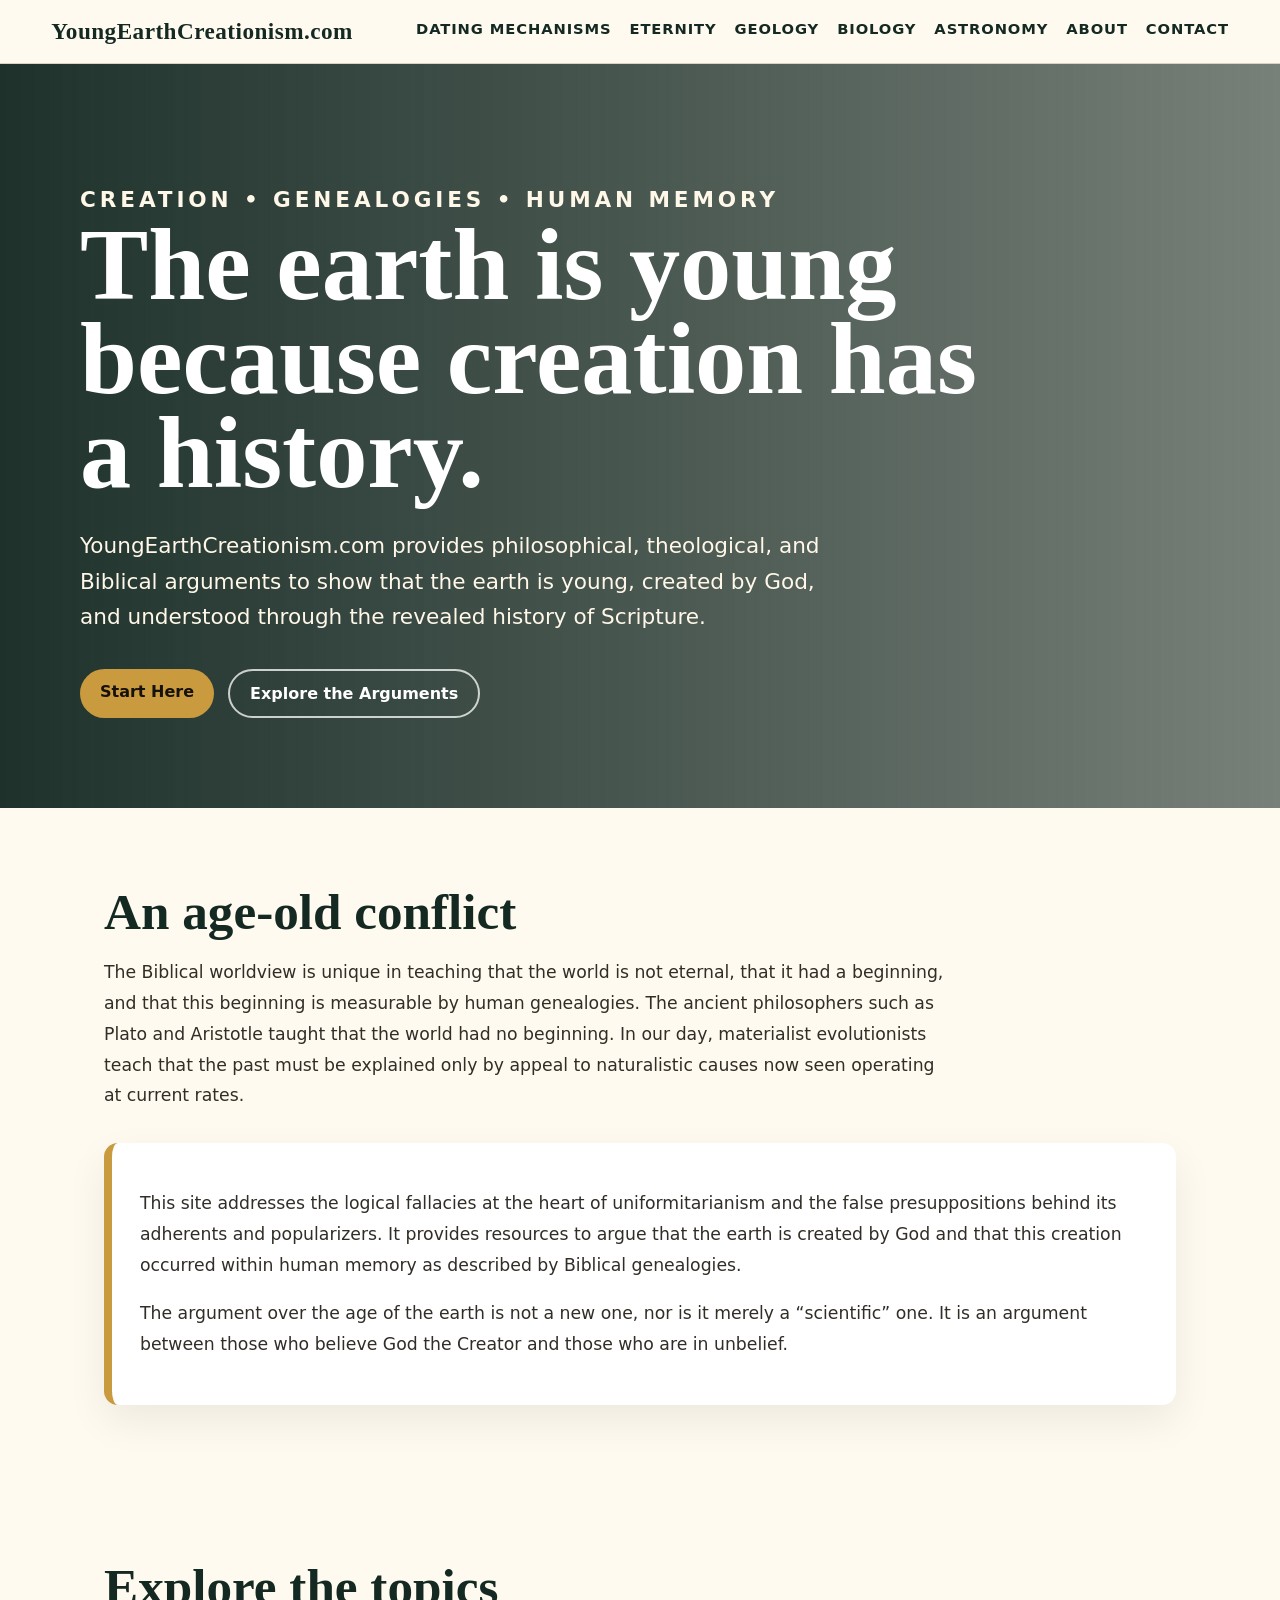
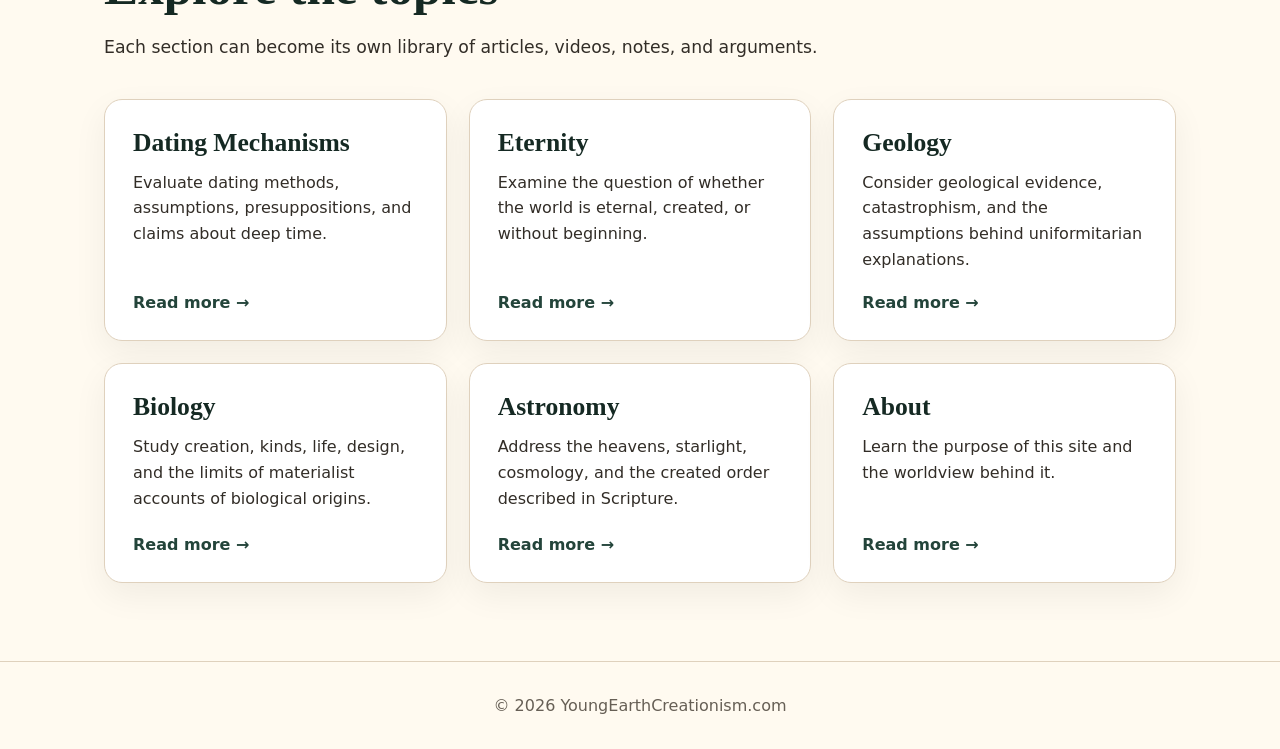
==== index.html @ 0c352b03 "Add files via upload" ====
<!doctype html>
<html lang="en">
<head>
  <meta charset="utf-8" />
  <meta name="viewport" content="width=device-width, initial-scale=1" />
  <title>Young Earth Creationism</title>
  <meta name="description" content="Philosophical, theological, and Biblical arguments that the earth is young and created by God." />
  <link rel="stylesheet" href="assets/styles.css" />
</head>
<body>
  <header class="site-header">
    <a class="brand" href="index.html">YoungEarthCreationism.com</a>
    <nav class="main-nav" aria-label="Main navigation">
      <a href="dating-mechanisms.html">Dating Mechanisms</a>
      <a href="eternity.html">Eternity</a>
      <a href="geology.html">Geology</a>
      <a href="biology.html">Biology</a>
      <a href="astronomy.html">Astronomy</a>
      <a href="about.html">About</a>
      <a href="contact.html">Contact</a>
    </nav>
  </header>

  <main>
    <section class="hero">
      <div class="hero-inner">
        <p class="eyebrow">Creation • Genealogies • Human Memory</p>
        <h1>The earth is young because creation has a history.</h1>
        <p>YoungEarthCreationism.com provides philosophical, theological, and Biblical arguments to show that the earth is young, created by God, and understood through the revealed history of Scripture.</p>
        <div class="hero-actions">
          <a class="button" href="about.html">Start Here</a>
          <a class="button secondary" href="dating-mechanisms.html">Explore the Arguments</a>
        </div>
      </div>
    </section>

    <section class="section">
      <h2>An age-old conflict</h2>
      <p class="lead">The Biblical worldview is unique in teaching that the world is not eternal, that it had a beginning, and that this beginning is measurable by human genealogies. The ancient philosophers such as Plato and Aristotle taught that the world had no beginning. In our day, materialist evolutionists teach that the past must be explained only by appeal to naturalistic causes now seen operating at current rates.</p>
      <div class="argument-box">
        <p>This site addresses the logical fallacies at the heart of uniformitarianism and the false presuppositions behind its adherents and popularizers. It provides resources to argue that the earth is created by God and that this creation occurred within human memory as described by Biblical genealogies.</p>
        <p>The argument over the age of the earth is not a new one, nor is it merely a “scientific” one. It is an argument between those who believe God the Creator and those who are in unbelief.</p>
      </div>
    </section>

    <section class="section">
      <h2>Explore the topics</h2>
      <p class="lead">Each section can become its own library of articles, videos, notes, and arguments.</p>
      <div class="cards">
        <a class="topic-card" href="dating-mechanisms.html">
          <div><h3>Dating Mechanisms</h3><p>Evaluate dating methods, assumptions, presuppositions, and claims about deep time.</p></div><span class="card-link">Read more →</span>
        </a>
        <a class="topic-card" href="eternity.html">
          <div><h3>Eternity</h3><p>Examine the question of whether the world is eternal, created, or without beginning.</p></div><span class="card-link">Read more →</span>
        </a>
        <a class="topic-card" href="geology.html">
          <div><h3>Geology</h3><p>Consider geological evidence, catastrophism, and the assumptions behind uniformitarian explanations.</p></div><span class="card-link">Read more →</span>
        </a>
        <a class="topic-card" href="biology.html">
          <div><h3>Biology</h3><p>Study creation, kinds, life, design, and the limits of materialist accounts of biological origins.</p></div><span class="card-link">Read more →</span>
        </a>
        <a class="topic-card" href="astronomy.html">
          <div><h3>Astronomy</h3><p>Address the heavens, starlight, cosmology, and the created order described in Scripture.</p></div><span class="card-link">Read more →</span>
        </a>
        <a class="topic-card" href="about.html">
          <div><h3>About</h3><p>Learn the purpose of this site and the worldview behind it.</p></div><span class="card-link">Read more →</span>
        </a>
      </div>
    </section>
  </main>

  <footer class="footer">© <span id="year"></span> YoungEarthCreationism.com</footer>
  <script>document.getElementById('year').textContent = new Date().getFullYear();</script>
</body>
</html>
---- assets/styles.css ----
:root {
  --ink: #171717;
  --paper: #fffaf0;
  --cream: #f4ead7;
  --muted: #665f55;
  --line: #dfd1bd;
  --forest: #23443a;
  --forest-dark: #152923;
  --gold: #c99a3e;
  --white: #ffffff;
}

* { box-sizing: border-box; }

html { scroll-behavior: smooth; }

body {
  margin: 0;
  font-family: Georgia, 'Times New Roman', serif;
  color: var(--ink);
  background: var(--paper);
}

a { color: inherit; }

.site-header {
  position: sticky;
  top: 0;
  z-index: 10;
  display: flex;
  align-items: center;
  justify-content: space-between;
  gap: 24px;
  padding: 18px clamp(18px, 4vw, 56px);
  background: rgba(255, 250, 240, .96);
  border-bottom: 1px solid var(--line);
  backdrop-filter: blur(10px);
}

.brand {
  font-weight: 800;
  font-size: clamp(1.05rem, 2vw, 1.45rem);
  text-decoration: none;
  letter-spacing: .02em;
  color: var(--forest-dark);
}

.main-nav {
  display: flex;
  align-items: center;
  gap: 18px;
  flex-wrap: wrap;
  font-family: system-ui, -apple-system, BlinkMacSystemFont, 'Segoe UI', sans-serif;
  font-size: .92rem;
  font-weight: 700;
  text-transform: uppercase;
  letter-spacing: .06em;
}

.main-nav a {
  text-decoration: none;
  color: var(--forest-dark);
  border-bottom: 2px solid transparent;
  padding-bottom: 4px;
}

.main-nav a:hover,
.main-nav a:focus-visible {
  border-color: var(--gold);
}

.hero {
  min-height: 78vh;
  display: grid;
  place-items: center;
  padding: 90px 24px;
  background:
    linear-gradient(90deg, rgba(21, 41, 35, .96), rgba(21, 41, 35, .78), rgba(21, 41, 35, .58)),
    url('https://images.unsplash.com/photo-1500530855697-b586d89ba3ee?auto=format&fit=crop&w=2400&q=85');
  background-size: cover;
  background-position: center;
  color: white;
}

.hero-inner {
  width: min(1120px, 100%);
}

.eyebrow {
  font-family: system-ui, -apple-system, BlinkMacSystemFont, 'Segoe UI', sans-serif;
  text-transform: uppercase;
  letter-spacing: .18em;
  font-weight: 800;
  color: var(--gold);
  margin: 0 0 14px;
}

.hero h1 {
  max-width: 900px;
  font-size: clamp(3rem, 8vw, 6.8rem);
  line-height: .92;
  margin: 0;
}

.hero p {
  max-width: 760px;
  font-family: system-ui, -apple-system, BlinkMacSystemFont, 'Segoe UI', sans-serif;
  font-size: clamp(1.08rem, 2vw, 1.35rem);
  line-height: 1.65;
  margin: 28px 0 0;
  color: #fff7e8;
}

.hero-actions {
  margin-top: 34px;
  display: flex;
  gap: 14px;
  flex-wrap: wrap;
}

.button {
  display: inline-block;
  padding: 13px 20px;
  border-radius: 999px;
  background: var(--gold);
  color: #16110a;
  text-decoration: none;
  font-family: system-ui, -apple-system, BlinkMacSystemFont, 'Segoe UI', sans-serif;
  font-weight: 800;
}

.button.secondary {
  background: transparent;
  color: white;
  border: 2px solid rgba(255,255,255,.75);
}

.section {
  max-width: 1120px;
  margin: 0 auto;
  padding: 78px 24px;
}

.section h2,
.page-title {
  font-size: clamp(2.1rem, 4vw, 4.2rem);
  line-height: 1;
  margin: 0 0 20px;
  color: var(--forest-dark);
}

.lead,
.section p,
.page-content p {
  font-family: system-ui, -apple-system, BlinkMacSystemFont, 'Segoe UI', sans-serif;
  color: #322d27;
  font-size: 1.08rem;
  line-height: 1.78;
}

.lead { max-width: 850px; }

.argument-box {
  border-left: 8px solid var(--gold);
  background: white;
  border-radius: 14px;
  padding: 28px;
  box-shadow: 0 16px 40px rgba(0,0,0,.07);
  margin-top: 32px;
}

.cards {
  display: grid;
  grid-template-columns: repeat(3, 1fr);
  gap: 22px;
  margin-top: 36px;
}

.topic-card {
  display: flex;
  flex-direction: column;
  justify-content: space-between;
  min-height: 220px;
  padding: 28px;
  border-radius: 18px;
  background: white;
  border: 1px solid var(--line);
  box-shadow: 0 12px 34px rgba(0,0,0,.06);
  text-decoration: none;
}

.topic-card h3 {
  margin: 0 0 12px;
  font-size: 1.6rem;
  color: var(--forest-dark);
}

.topic-card p {
  margin: 0;
  font-size: 1rem;
  line-height: 1.62;
}

.card-link {
  margin-top: 20px;
  color: var(--forest);
  font-family: system-ui, -apple-system, BlinkMacSystemFont, 'Segoe UI', sans-serif;
  font-weight: 800;
}

.page-hero {
  padding: 74px 24px;
  background: linear-gradient(135deg, var(--forest-dark), var(--forest));
  color: white;
}

.page-hero-inner {
  max-width: 1120px;
  margin: 0 auto;
}

.page-hero .page-title { color: white; }
.page-hero p { color: #fff3dd; max-width: 780px; }

.page-content {
  max-width: 920px;
  margin: 0 auto;
  padding: 64px 24px 90px;
}

.editable-box {
  width: 100%;
  min-height: 360px;
  padding: 26px;
  border: 1px solid var(--line);
  border-radius: 18px;
  background: white;
  box-shadow: 0 10px 30px rgba(0,0,0,.05);
}

.placeholder-note {
  font-family: system-ui, -apple-system, BlinkMacSystemFont, 'Segoe UI', sans-serif;
  color: var(--muted);
  background: var(--cream);
  border-radius: 12px;
  padding: 18px;
  margin-top: 22px;
}

.footer {
  text-align: center;
  padding: 34px 24px;
  border-top: 1px solid var(--line);
  font-family: system-ui, -apple-system, BlinkMacSystemFont, 'Segoe UI', sans-serif;
  color: var(--muted);
}

@media (max-width: 900px) {
  .site-header { align-items: flex-start; flex-direction: column; }
  .main-nav { gap: 12px; font-size: .82rem; }
  .cards { grid-template-columns: 1fr; }
  .hero { min-height: 70vh; }
}
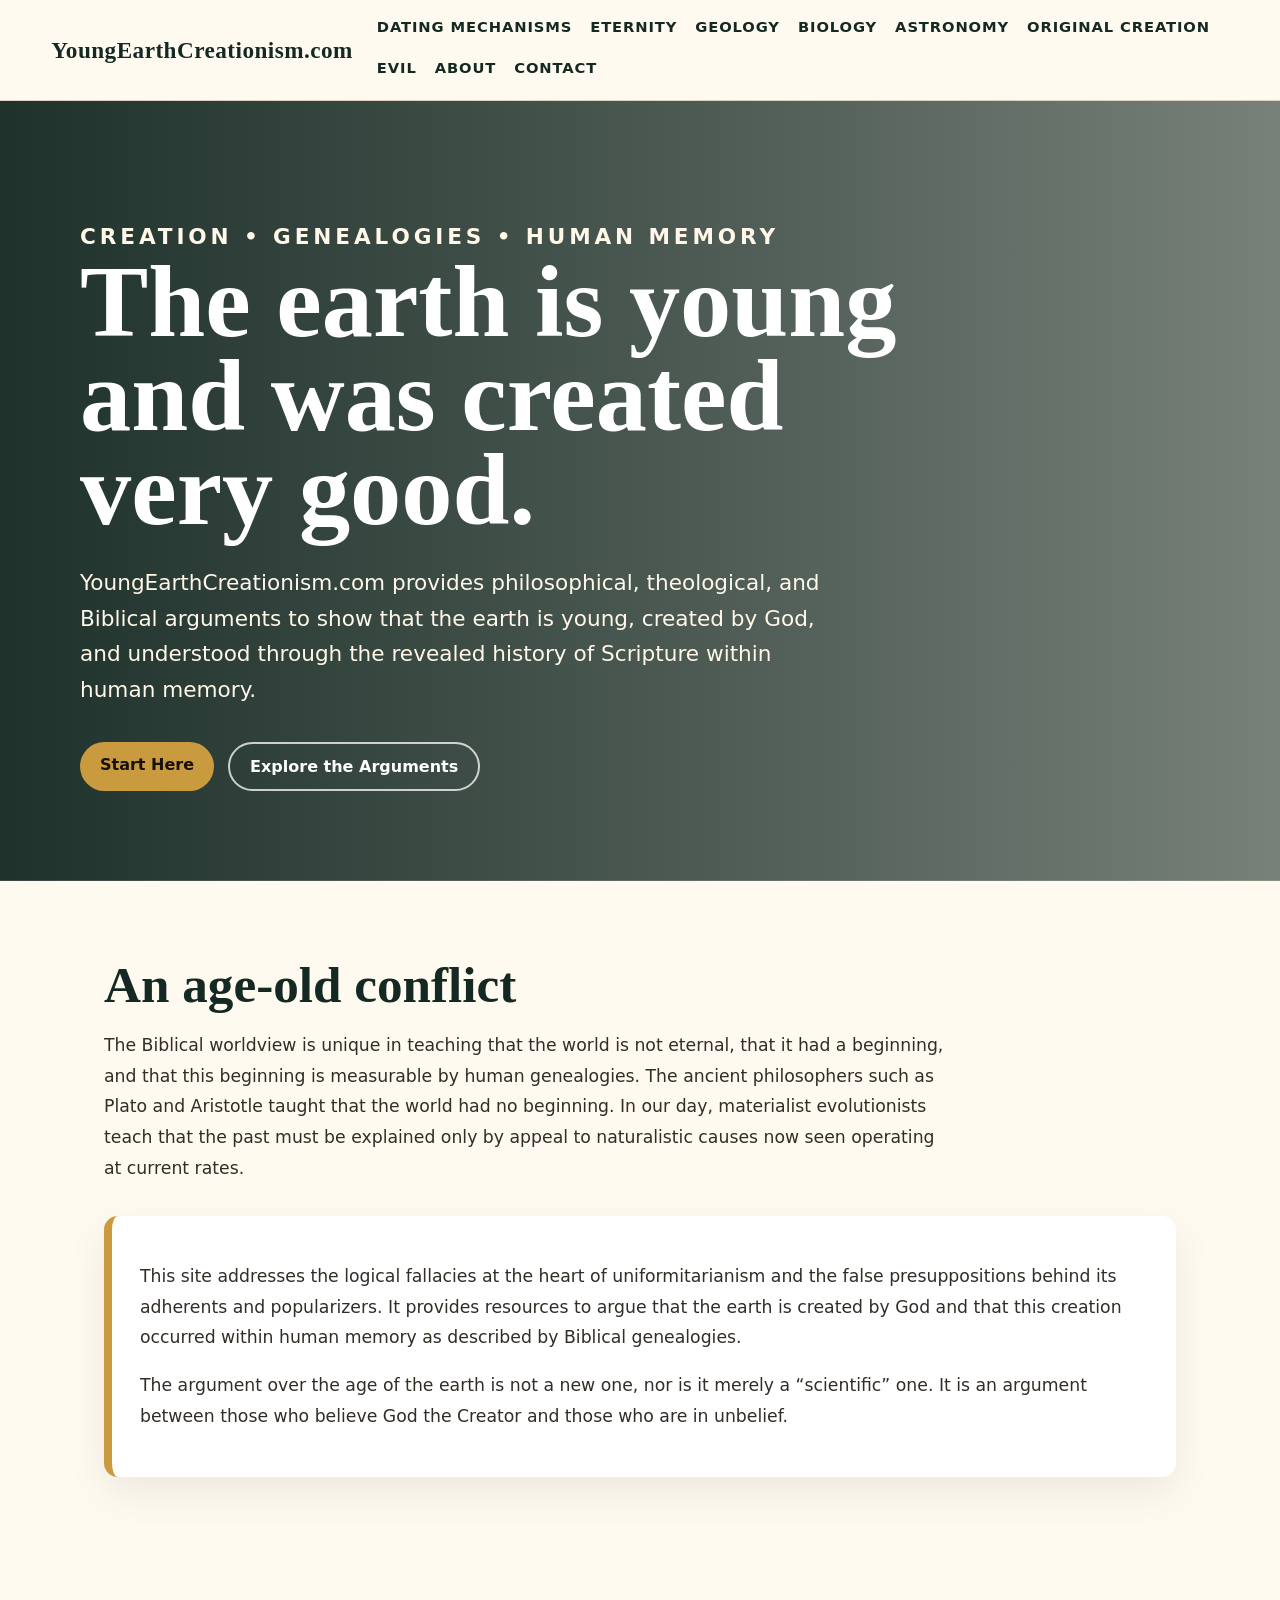
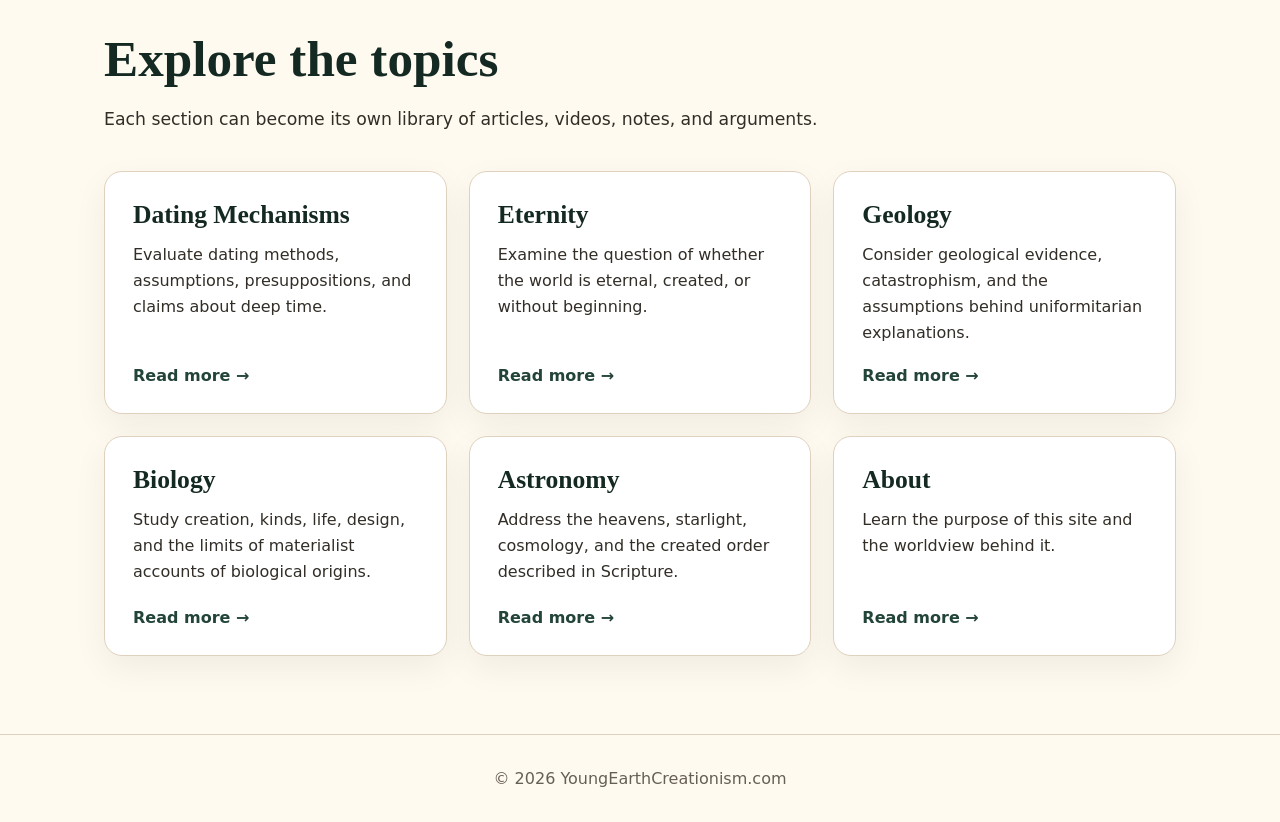
==== commit c6288d3b: "Revise hero section and add navigation links Updated header content and added new links." ====
--- a/index.html
+++ b/index.html
@@ -16,6 +16,8 @@
       <a href="geology.html">Geology</a>
       <a href="biology.html">Biology</a>
       <a href="astronomy.html">Astronomy</a>
+      <a href="Originalcreation.html">Original Creation</a>
+      <a href="evil.html">Evil</a>
       <a href="about.html">About</a>
       <a href="contact.html">Contact</a>
     </nav>
@@ -25,8 +27,8 @@
     <section class="hero">
       <div class="hero-inner">
         <p class="eyebrow">Creation • Genealogies • Human Memory</p>
-        <h1>The earth is young because creation has a history.</h1>
-        <p>YoungEarthCreationism.com provides philosophical, theological, and Biblical arguments to show that the earth is young, created by God, and understood through the revealed history of Scripture.</p>
+        <h1>The earth is young and was created very good.</h1>
+        <p>YoungEarthCreationism.com provides philosophical, theological, and Biblical arguments to show that the earth is young, created by God, and understood through the revealed history of Scripture within human memory.</p>
         <div class="hero-actions">
           <a class="button" href="about.html">Start Here</a>
           <a class="button secondary" href="dating-mechanisms.html">Explore the Arguments</a>
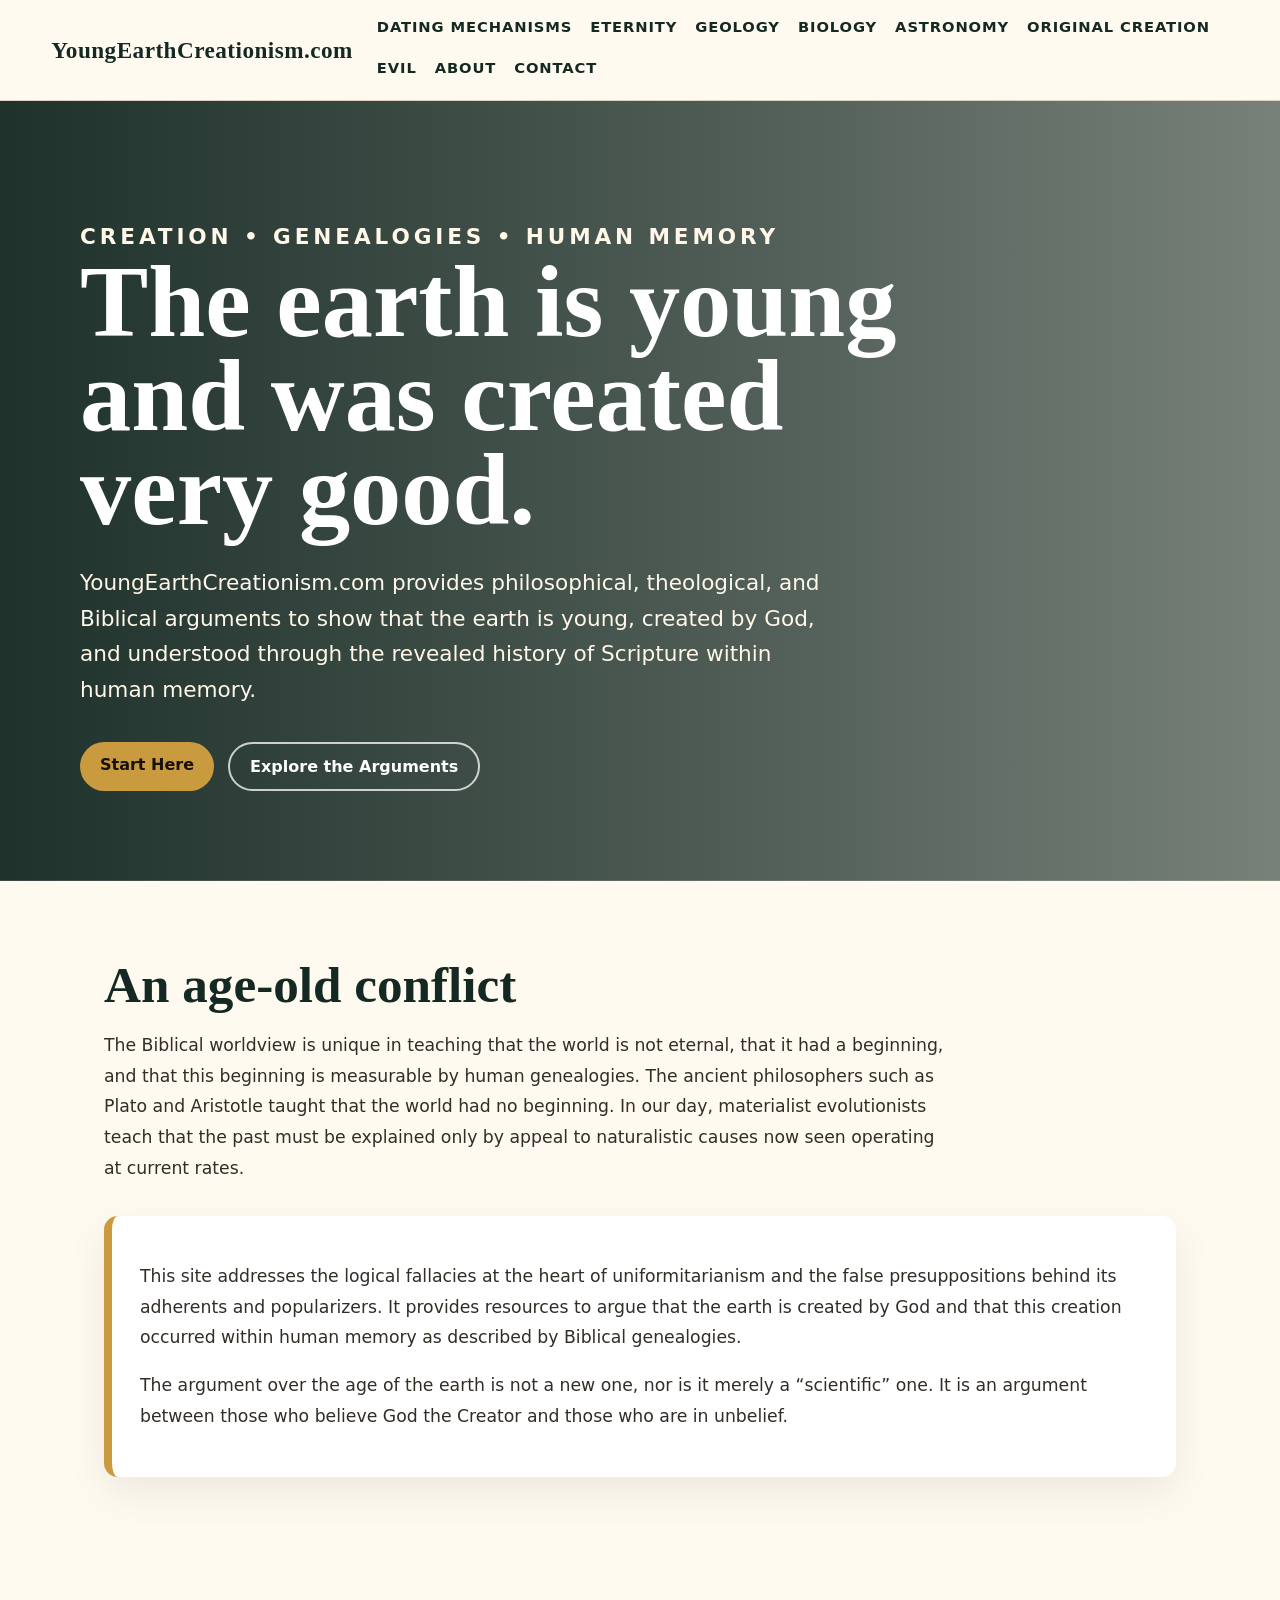
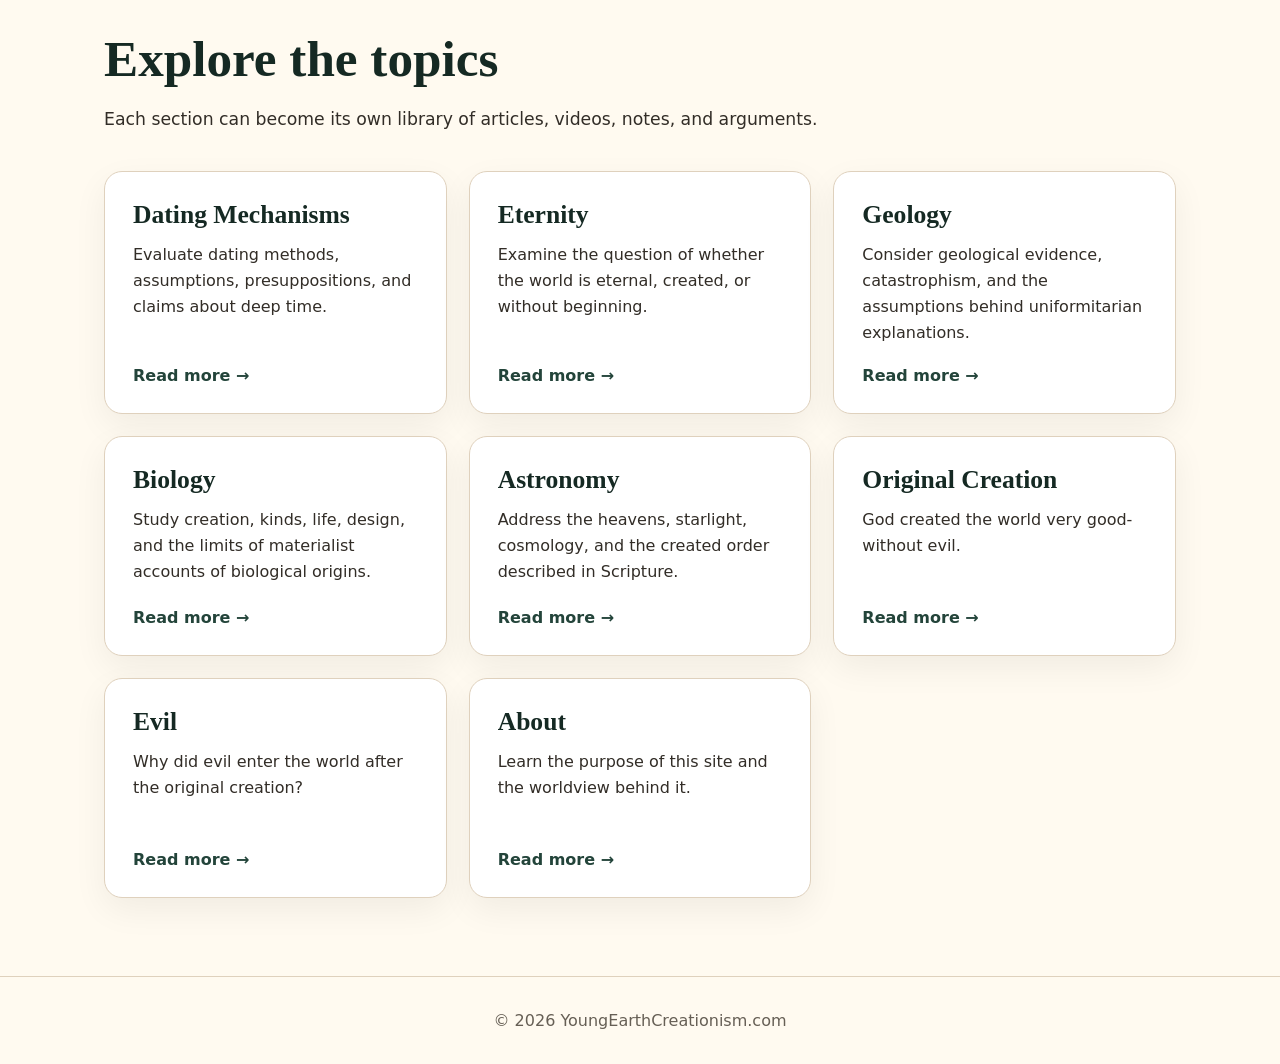
==== commit 4fc616cf: "Add topic cards for Original Creation and Evil" ====
--- a/index.html
+++ b/index.html
@@ -64,6 +64,12 @@
         <a class="topic-card" href="astronomy.html">
           <div><h3>Astronomy</h3><p>Address the heavens, starlight, cosmology, and the created order described in Scripture.</p></div><span class="card-link">Read more →</span>
         </a>
+        <a class="topic-card" href="originalcreation.html">
+          <div><h3>Original Creation</h3><p>God created the world very good-without evil.</p></div><span class="card-link">Read more →</span>
+        </a>
+        <a class="topic-card" href="evil.html">
+          <div><h3>Evil</h3><p>Why did evil enter the world after the original creation?</p></div><span class="card-link">Read more →</span>
+        </a>
         <a class="topic-card" href="about.html">
           <div><h3>About</h3><p>Learn the purpose of this site and the worldview behind it.</p></div><span class="card-link">Read more →</span>
         </a>
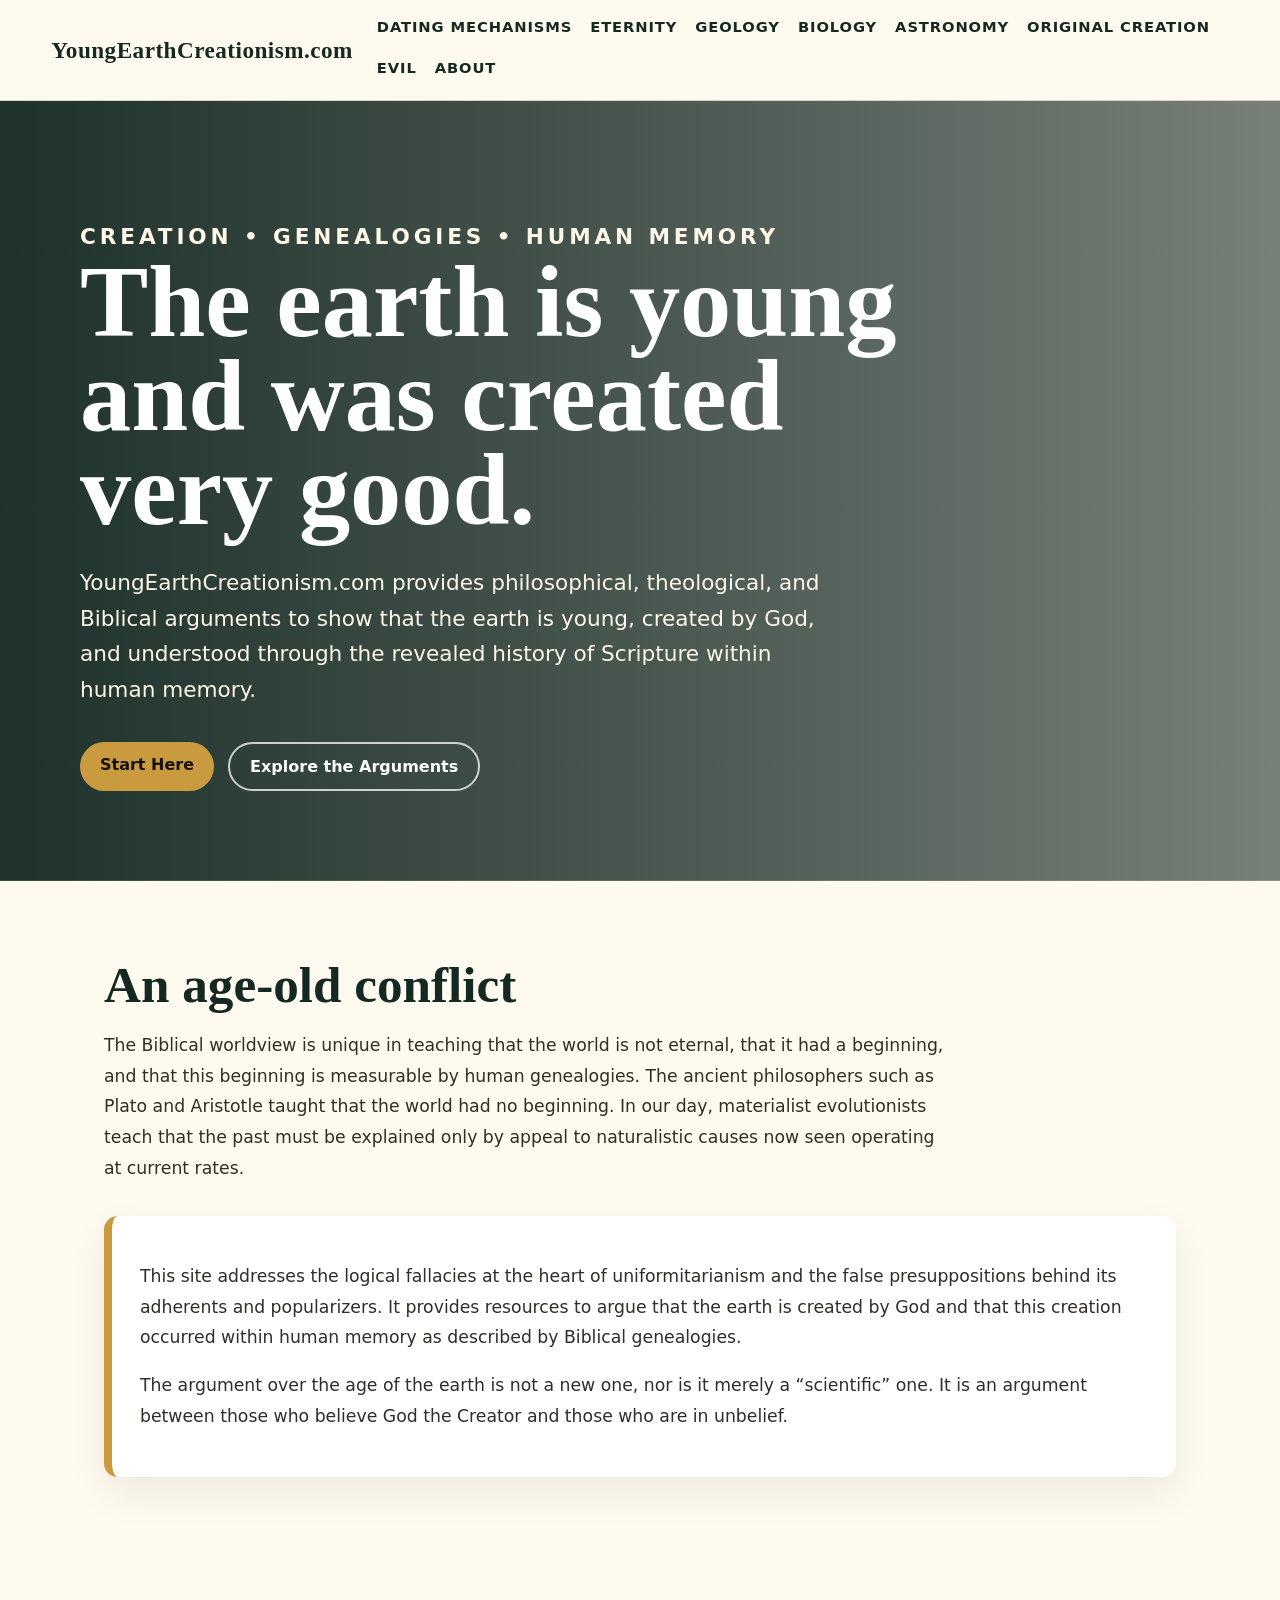
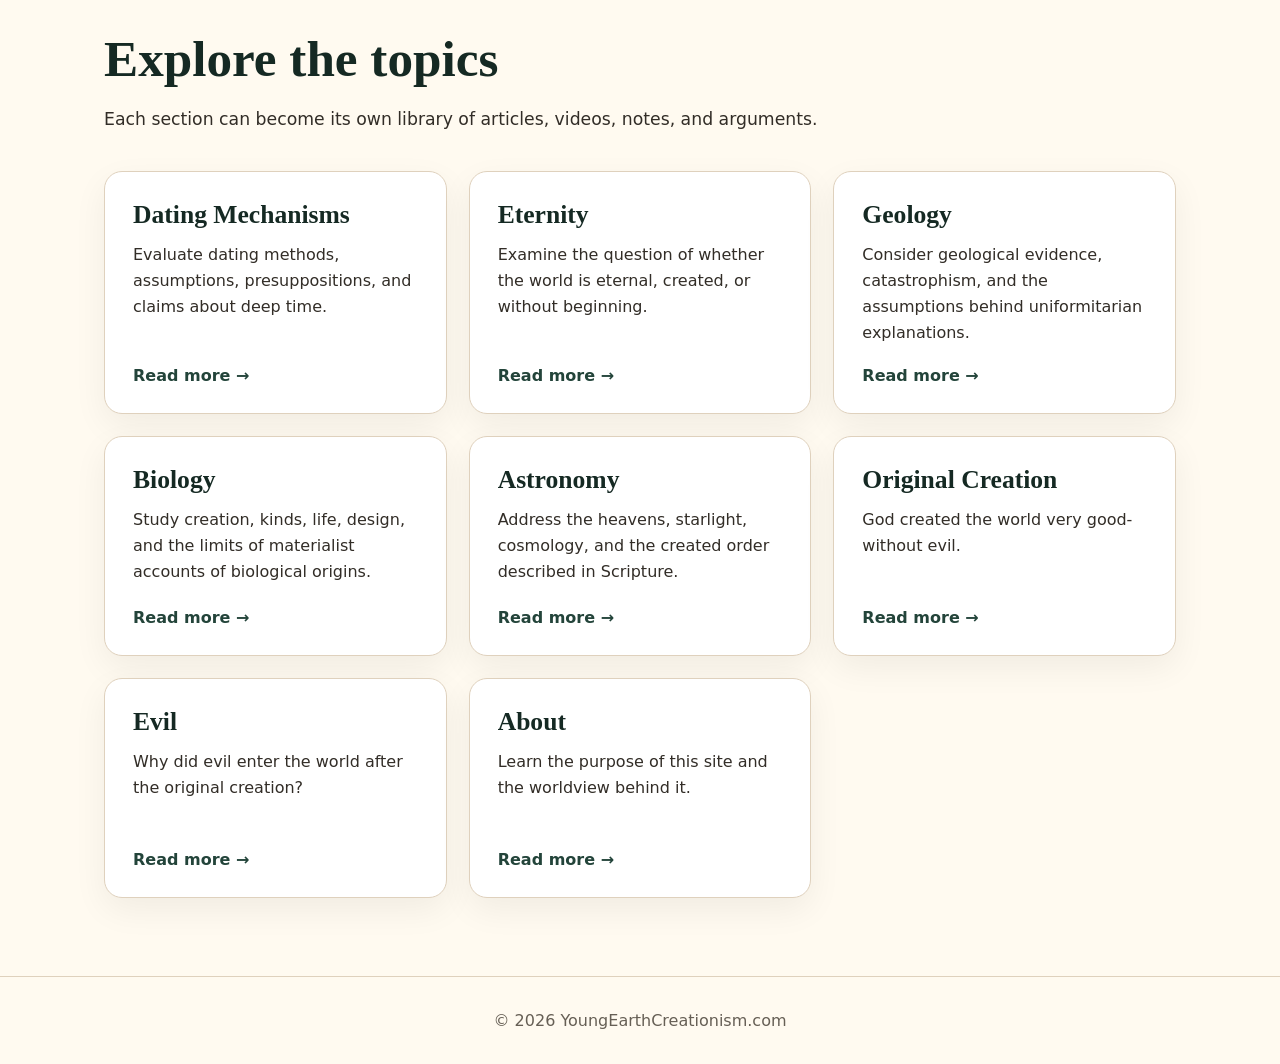
==== commit 5b5424cf: "Remove contact link from navigation" ====
--- a/index.html
+++ b/index.html
@@ -16,10 +16,9 @@
       <a href="geology.html">Geology</a>
       <a href="biology.html">Biology</a>
       <a href="astronomy.html">Astronomy</a>
-      <a href="Originalcreation.html">Original Creation</a>
+      <a href="original-creation.html">Original Creation</a>
       <a href="evil.html">Evil</a>
       <a href="about.html">About</a>
-      <a href="contact.html">Contact</a>
     </nav>
   </header>
 
@@ -64,7 +63,7 @@
         <a class="topic-card" href="astronomy.html">
           <div><h3>Astronomy</h3><p>Address the heavens, starlight, cosmology, and the created order described in Scripture.</p></div><span class="card-link">Read more →</span>
         </a>
-        <a class="topic-card" href="originalcreation.html">
+        <a class="topic-card" href="original-creation.html">
           <div><h3>Original Creation</h3><p>God created the world very good-without evil.</p></div><span class="card-link">Read more →</span>
         </a>
         <a class="topic-card" href="evil.html">
